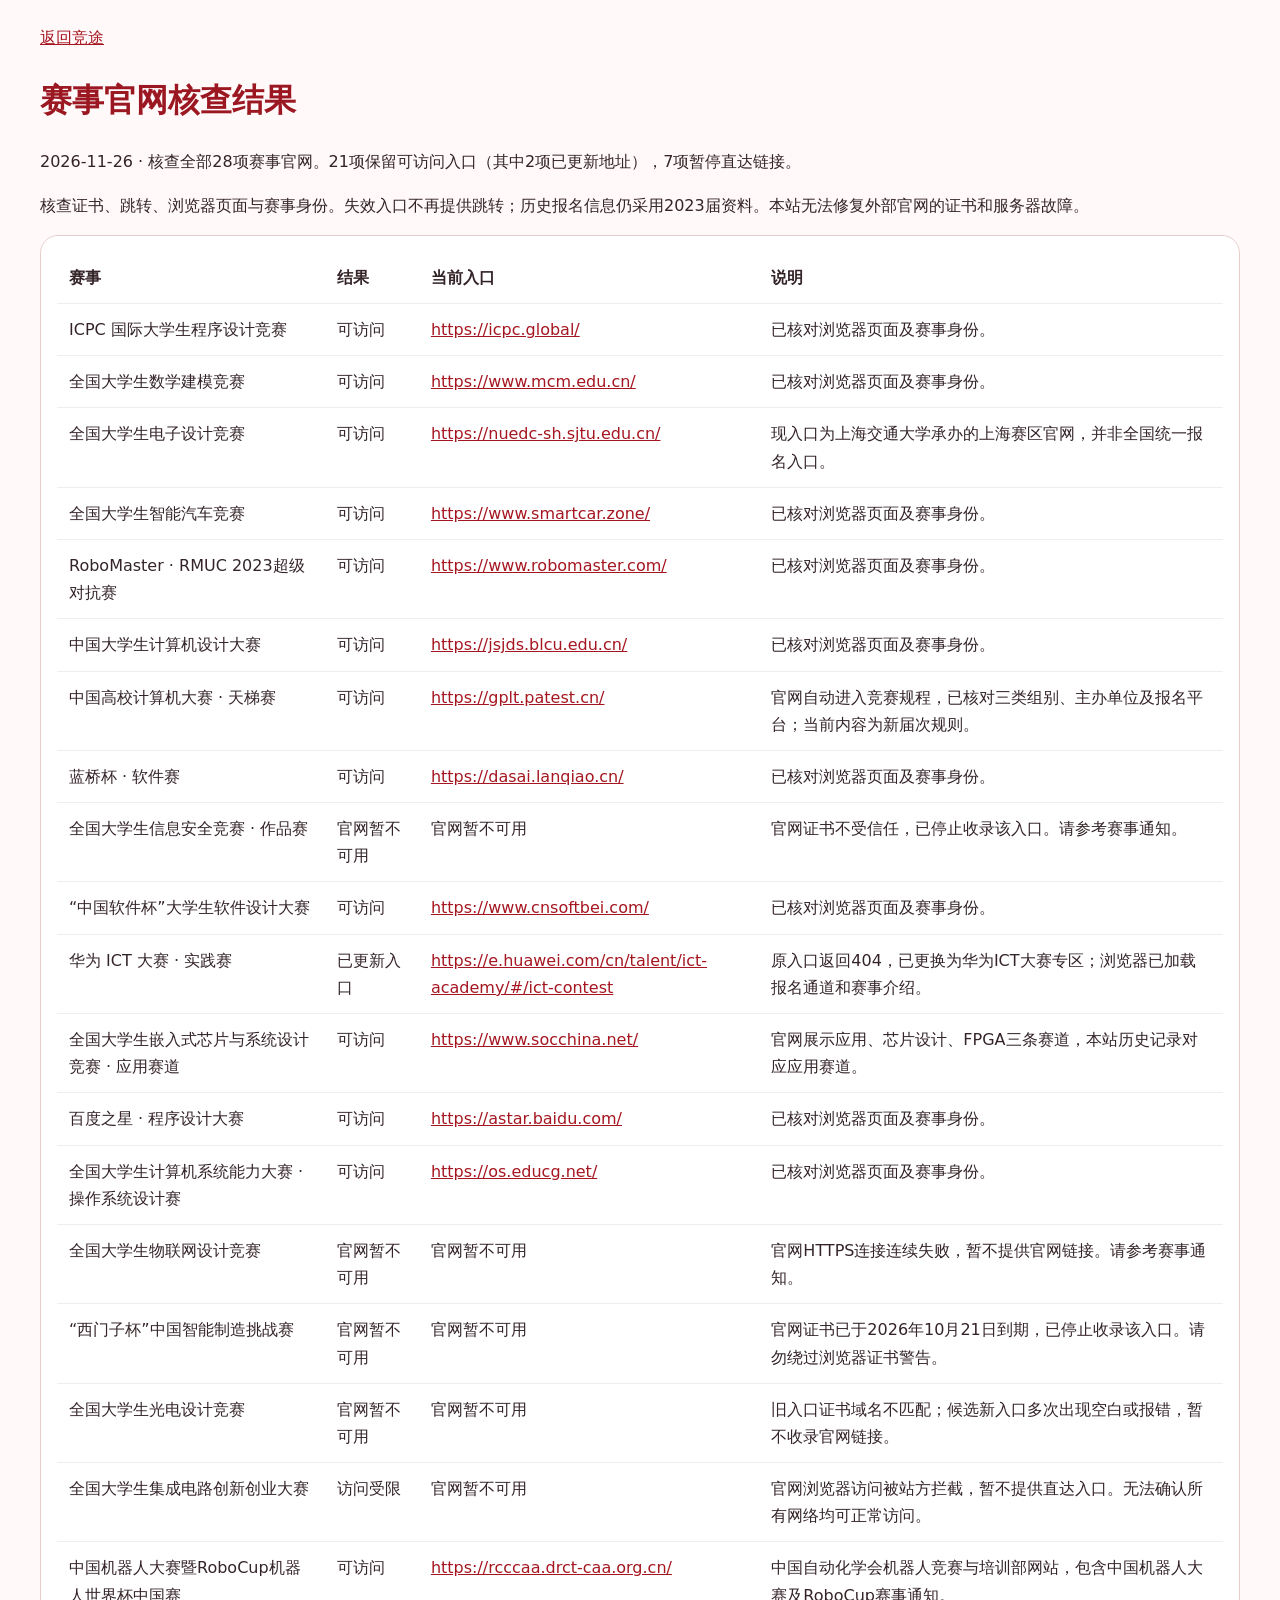
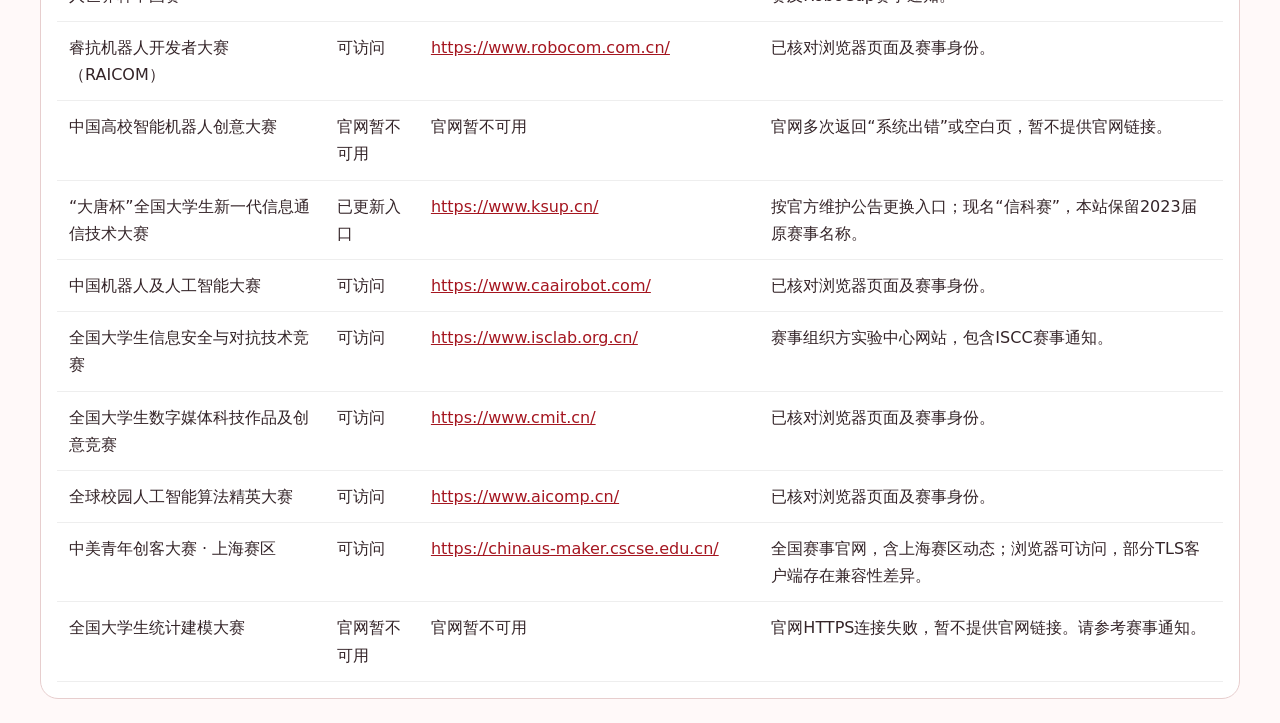
==== official-link-audit.html @ 07531f29 "Audit all 28 official contest sites and suppress unavailable links" ====
<!doctype html><html lang="zh-CN"><meta charset="utf-8"><meta name="viewport" content="width=device-width,initial-scale=1"><title>官网核查结果 · 竞途</title><style>body{font:16px/1.7 system-ui;margin:24px;background:#fff9f9;color:#342428}main{max-width:1200px;margin:auto}a{color:#a51620}section{overflow:auto;border:1px solid #e7cece;border-radius:18px;background:white;padding:16px}table{border-collapse:collapse;width:100%;min-width:780px}th,td{text-align:left;vertical-align:top;padding:12px;border-bottom:1px solid #eee}td{overflow-wrap:anywhere}h1{color:#9b1721}</style><main><a href="index.html">返回竞途</a><h1>赛事官网核查结果</h1><p>2026-11-26 · 核查全部28项赛事官网。21项保留可访问入口（其中2项已更新地址），7项暂停直达链接。</p><p>核查证书、跳转、浏览器页面与赛事身份。失效入口不再提供跳转；历史报名信息仍采用2023届资料。本站无法修复外部官网的证书和服务器故障。</p><section><table><thead><tr><th>赛事</th><th>结果</th><th>当前入口</th><th>说明</th></tr></thead><tbody><tr><td>ICPC 国际大学生程序设计竞赛</td><td>可访问</td><td><a href="https://icpc.global/" target="_blank" rel="noopener">https://icpc.global/</a></td><td>已核对浏览器页面及赛事身份。</td></tr><tr><td>全国大学生数学建模竞赛</td><td>可访问</td><td><a href="https://www.mcm.edu.cn/" target="_blank" rel="noopener">https://www.mcm.edu.cn/</a></td><td>已核对浏览器页面及赛事身份。</td></tr><tr><td>全国大学生电子设计竞赛</td><td>可访问</td><td><a href="https://nuedc-sh.sjtu.edu.cn/" target="_blank" rel="noopener">https://nuedc-sh.sjtu.edu.cn/</a></td><td>现入口为上海交通大学承办的上海赛区官网，并非全国统一报名入口。</td></tr><tr><td>全国大学生智能汽车竞赛</td><td>可访问</td><td><a href="https://www.smartcar.zone/" target="_blank" rel="noopener">https://www.smartcar.zone/</a></td><td>已核对浏览器页面及赛事身份。</td></tr><tr><td>RoboMaster · RMUC 2023超级对抗赛</td><td>可访问</td><td><a href="https://www.robomaster.com/" target="_blank" rel="noopener">https://www.robomaster.com/</a></td><td>已核对浏览器页面及赛事身份。</td></tr><tr><td>中国大学生计算机设计大赛</td><td>可访问</td><td><a href="https://jsjds.blcu.edu.cn/" target="_blank" rel="noopener">https://jsjds.blcu.edu.cn/</a></td><td>已核对浏览器页面及赛事身份。</td></tr><tr><td>中国高校计算机大赛 · 天梯赛</td><td>可访问</td><td><a href="https://gplt.patest.cn/" target="_blank" rel="noopener">https://gplt.patest.cn/</a></td><td>官网自动进入竞赛规程，已核对三类组别、主办单位及报名平台；当前内容为新届次规则。</td></tr><tr><td>蓝桥杯 · 软件赛</td><td>可访问</td><td><a href="https://dasai.lanqiao.cn/" target="_blank" rel="noopener">https://dasai.lanqiao.cn/</a></td><td>已核对浏览器页面及赛事身份。</td></tr><tr><td>全国大学生信息安全竞赛 · 作品赛</td><td>官网暂不可用</td><td>官网暂不可用</td><td>官网证书不受信任，已停止收录该入口。请参考赛事通知。</td></tr><tr><td>“中国软件杯”大学生软件设计大赛</td><td>可访问</td><td><a href="https://www.cnsoftbei.com/" target="_blank" rel="noopener">https://www.cnsoftbei.com/</a></td><td>已核对浏览器页面及赛事身份。</td></tr><tr><td>华为 ICT 大赛 · 实践赛</td><td>已更新入口</td><td><a href="https://e.huawei.com/cn/talent/ict-academy/#/ict-contest" target="_blank" rel="noopener">https://e.huawei.com/cn/talent/ict-academy/#/ict-contest</a></td><td>原入口返回404，已更换为华为ICT大赛专区；浏览器已加载报名通道和赛事介绍。</td></tr><tr><td>全国大学生嵌入式芯片与系统设计竞赛 · 应用赛道</td><td>可访问</td><td><a href="https://www.socchina.net/" target="_blank" rel="noopener">https://www.socchina.net/</a></td><td>官网展示应用、芯片设计、FPGA三条赛道，本站历史记录对应应用赛道。</td></tr><tr><td>百度之星 · 程序设计大赛</td><td>可访问</td><td><a href="https://astar.baidu.com/" target="_blank" rel="noopener">https://astar.baidu.com/</a></td><td>已核对浏览器页面及赛事身份。</td></tr><tr><td>全国大学生计算机系统能力大赛 · 操作系统设计赛</td><td>可访问</td><td><a href="https://os.educg.net/" target="_blank" rel="noopener">https://os.educg.net/</a></td><td>已核对浏览器页面及赛事身份。</td></tr><tr><td>全国大学生物联网设计竞赛</td><td>官网暂不可用</td><td>官网暂不可用</td><td>官网HTTPS连接连续失败，暂不提供官网链接。请参考赛事通知。</td></tr><tr><td>“西门子杯”中国智能制造挑战赛</td><td>官网暂不可用</td><td>官网暂不可用</td><td>官网证书已于2026年10月21日到期，已停止收录该入口。请勿绕过浏览器证书警告。</td></tr><tr><td>全国大学生光电设计竞赛</td><td>官网暂不可用</td><td>官网暂不可用</td><td>旧入口证书域名不匹配；候选新入口多次出现空白或报错，暂不收录官网链接。</td></tr><tr><td>全国大学生集成电路创新创业大赛</td><td>访问受限</td><td>官网暂不可用</td><td>官网浏览器访问被站方拦截，暂不提供直达入口。无法确认所有网络均可正常访问。</td></tr><tr><td>中国机器人大赛暨RoboCup机器人世界杯中国赛</td><td>可访问</td><td><a href="https://rcccaa.drct-caa.org.cn/" target="_blank" rel="noopener">https://rcccaa.drct-caa.org.cn/</a></td><td>中国自动化学会机器人竞赛与培训部网站，包含中国机器人大赛及RoboCup赛事通知。</td></tr><tr><td>睿抗机器人开发者大赛（RAICOM）</td><td>可访问</td><td><a href="https://www.robocom.com.cn/" target="_blank" rel="noopener">https://www.robocom.com.cn/</a></td><td>已核对浏览器页面及赛事身份。</td></tr><tr><td>中国高校智能机器人创意大赛</td><td>官网暂不可用</td><td>官网暂不可用</td><td>官网多次返回“系统出错”或空白页，暂不提供官网链接。</td></tr><tr><td>“大唐杯”全国大学生新一代信息通信技术大赛</td><td>已更新入口</td><td><a href="https://www.ksup.cn/" target="_blank" rel="noopener">https://www.ksup.cn/</a></td><td>按官方维护公告更换入口；现名“信科赛”，本站保留2023届原赛事名称。</td></tr><tr><td>中国机器人及人工智能大赛</td><td>可访问</td><td><a href="https://www.caairobot.com/" target="_blank" rel="noopener">https://www.caairobot.com/</a></td><td>已核对浏览器页面及赛事身份。</td></tr><tr><td>全国大学生信息安全与对抗技术竞赛</td><td>可访问</td><td><a href="https://www.isclab.org.cn/" target="_blank" rel="noopener">https://www.isclab.org.cn/</a></td><td>赛事组织方实验中心网站，包含ISCC赛事通知。</td></tr><tr><td>全国大学生数字媒体科技作品及创意竞赛</td><td>可访问</td><td><a href="https://www.cmit.cn/" target="_blank" rel="noopener">https://www.cmit.cn/</a></td><td>已核对浏览器页面及赛事身份。</td></tr><tr><td>全球校园人工智能算法精英大赛</td><td>可访问</td><td><a href="https://www.aicomp.cn/" target="_blank" rel="noopener">https://www.aicomp.cn/</a></td><td>已核对浏览器页面及赛事身份。</td></tr><tr><td>中美青年创客大赛 · 上海赛区</td><td>可访问</td><td><a href="https://chinaus-maker.cscse.edu.cn/" target="_blank" rel="noopener">https://chinaus-maker.cscse.edu.cn/</a></td><td>全国赛事官网，含上海赛区动态；浏览器可访问，部分TLS客户端存在兼容性差异。</td></tr><tr><td>全国大学生统计建模大赛</td><td>官网暂不可用</td><td>官网暂不可用</td><td>官网HTTPS连接失败，暂不提供官网链接。请参考赛事通知。</td></tr></tbody></table></section></main></html>
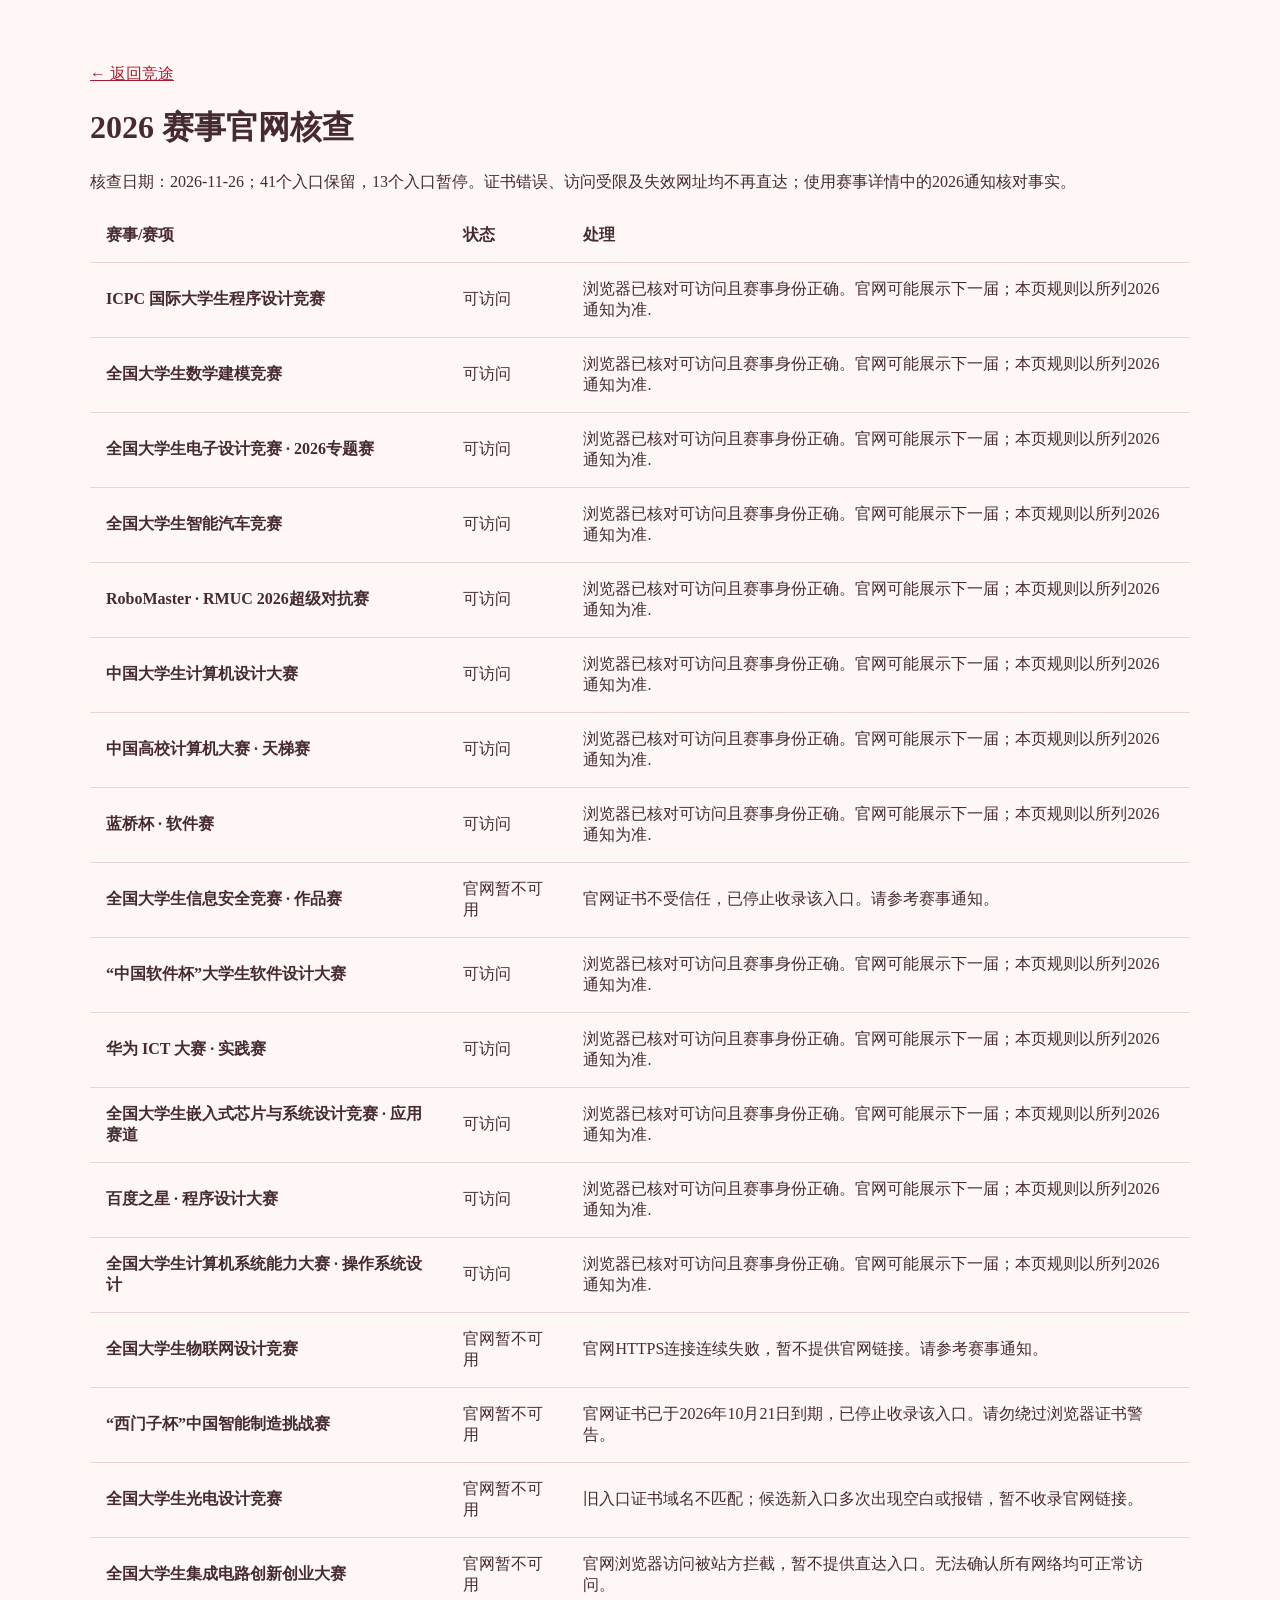
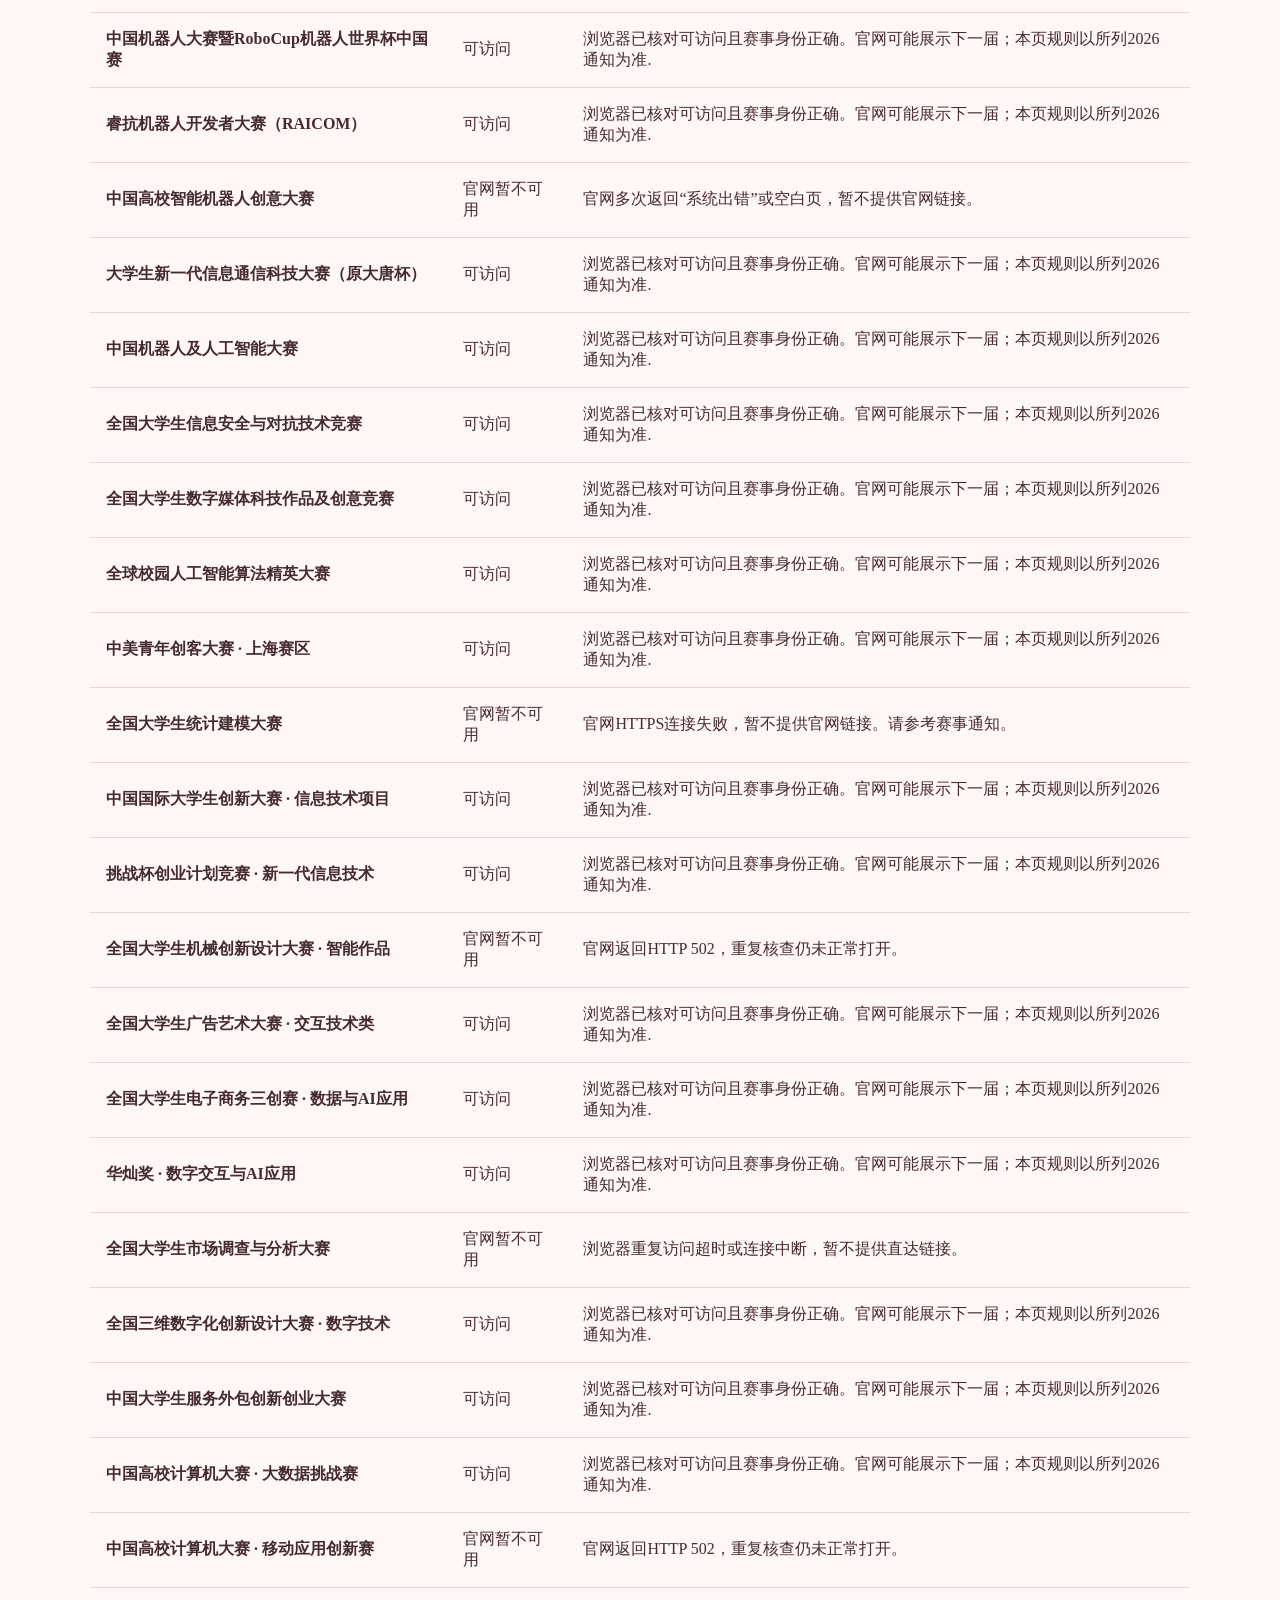
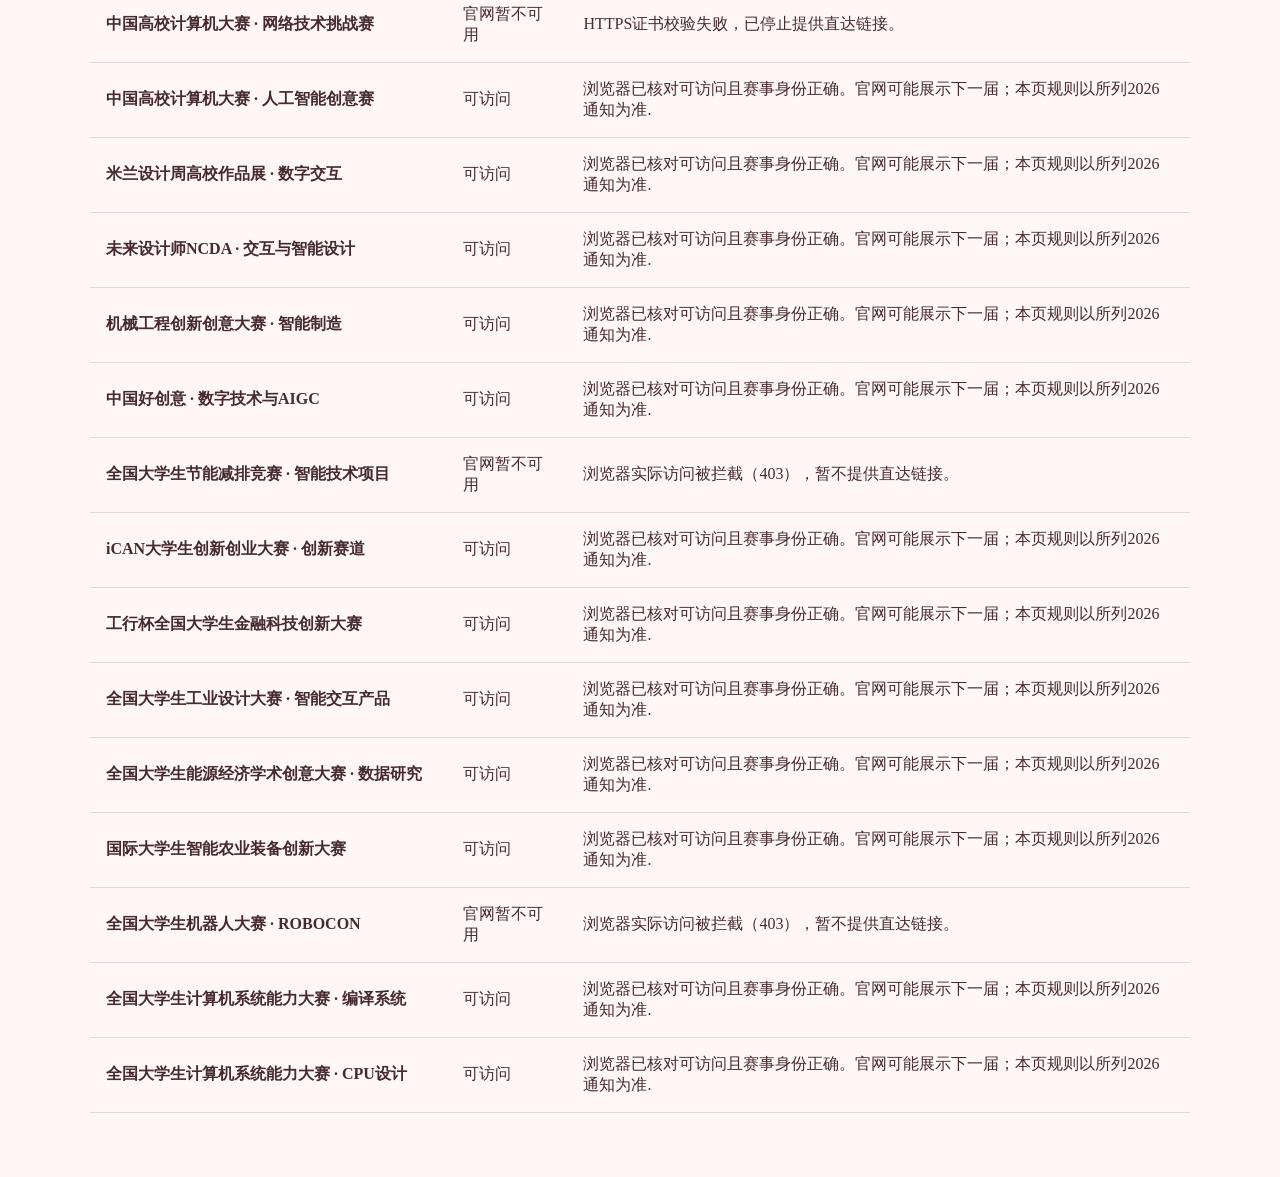
==== commit fdf606ca: "Refresh Jingtu with verified 2026 competition editions and disable unavailable official links" ====
--- a/official-link-audit.html
+++ b/official-link-audit.html
@@ -1 +1 @@
-<!doctype html><html lang="zh-CN"><meta charset="utf-8"><meta name="viewport" content="width=device-width,initial-scale=1"><title>官网核查结果 · 竞途</title><style>body{font:16px/1.7 system-ui;margin:24px;background:#fff9f9;color:#342428}main{max-width:1200px;margin:auto}a{color:#a51620}section{overflow:auto;border:1px solid #e7cece;border-radius:18px;background:white;padding:16px}table{border-collapse:collapse;width:100%;min-width:780px}th,td{text-align:left;vertical-align:top;padding:12px;border-bottom:1px solid #eee}td{overflow-wrap:anywhere}h1{color:#9b1721}</style><main><a href="index.html">返回竞途</a><h1>赛事官网核查结果</h1><p>2026-11-26 · 核查全部28项赛事官网。21项保留可访问入口（其中2项已更新地址），7项暂停直达链接。</p><p>核查证书、跳转、浏览器页面与赛事身份。失效入口不再提供跳转；历史报名信息仍采用2023届资料。本站无法修复外部官网的证书和服务器故障。</p><section><table><thead><tr><th>赛事</th><th>结果</th><th>当前入口</th><th>说明</th></tr></thead><tbody><tr><td>ICPC 国际大学生程序设计竞赛</td><td>可访问</td><td><a href="https://icpc.global/" target="_blank" rel="noopener">https://icpc.global/</a></td><td>已核对浏览器页面及赛事身份。</td></tr><tr><td>全国大学生数学建模竞赛</td><td>可访问</td><td><a href="https://www.mcm.edu.cn/" target="_blank" rel="noopener">https://www.mcm.edu.cn/</a></td><td>已核对浏览器页面及赛事身份。</td></tr><tr><td>全国大学生电子设计竞赛</td><td>可访问</td><td><a href="https://nuedc-sh.sjtu.edu.cn/" target="_blank" rel="noopener">https://nuedc-sh.sjtu.edu.cn/</a></td><td>现入口为上海交通大学承办的上海赛区官网，并非全国统一报名入口。</td></tr><tr><td>全国大学生智能汽车竞赛</td><td>可访问</td><td><a href="https://www.smartcar.zone/" target="_blank" rel="noopener">https://www.smartcar.zone/</a></td><td>已核对浏览器页面及赛事身份。</td></tr><tr><td>RoboMaster · RMUC 2023超级对抗赛</td><td>可访问</td><td><a href="https://www.robomaster.com/" target="_blank" rel="noopener">https://www.robomaster.com/</a></td><td>已核对浏览器页面及赛事身份。</td></tr><tr><td>中国大学生计算机设计大赛</td><td>可访问</td><td><a href="https://jsjds.blcu.edu.cn/" target="_blank" rel="noopener">https://jsjds.blcu.edu.cn/</a></td><td>已核对浏览器页面及赛事身份。</td></tr><tr><td>中国高校计算机大赛 · 天梯赛</td><td>可访问</td><td><a href="https://gplt.patest.cn/" target="_blank" rel="noopener">https://gplt.patest.cn/</a></td><td>官网自动进入竞赛规程，已核对三类组别、主办单位及报名平台；当前内容为新届次规则。</td></tr><tr><td>蓝桥杯 · 软件赛</td><td>可访问</td><td><a href="https://dasai.lanqiao.cn/" target="_blank" rel="noopener">https://dasai.lanqiao.cn/</a></td><td>已核对浏览器页面及赛事身份。</td></tr><tr><td>全国大学生信息安全竞赛 · 作品赛</td><td>官网暂不可用</td><td>官网暂不可用</td><td>官网证书不受信任，已停止收录该入口。请参考赛事通知。</td></tr><tr><td>“中国软件杯”大学生软件设计大赛</td><td>可访问</td><td><a href="https://www.cnsoftbei.com/" target="_blank" rel="noopener">https://www.cnsoftbei.com/</a></td><td>已核对浏览器页面及赛事身份。</td></tr><tr><td>华为 ICT 大赛 · 实践赛</td><td>已更新入口</td><td><a href="https://e.huawei.com/cn/talent/ict-academy/#/ict-contest" target="_blank" rel="noopener">https://e.huawei.com/cn/talent/ict-academy/#/ict-contest</a></td><td>原入口返回404，已更换为华为ICT大赛专区；浏览器已加载报名通道和赛事介绍。</td></tr><tr><td>全国大学生嵌入式芯片与系统设计竞赛 · 应用赛道</td><td>可访问</td><td><a href="https://www.socchina.net/" target="_blank" rel="noopener">https://www.socchina.net/</a></td><td>官网展示应用、芯片设计、FPGA三条赛道，本站历史记录对应应用赛道。</td></tr><tr><td>百度之星 · 程序设计大赛</td><td>可访问</td><td><a href="https://astar.baidu.com/" target="_blank" rel="noopener">https://astar.baidu.com/</a></td><td>已核对浏览器页面及赛事身份。</td></tr><tr><td>全国大学生计算机系统能力大赛 · 操作系统设计赛</td><td>可访问</td><td><a href="https://os.educg.net/" target="_blank" rel="noopener">https://os.educg.net/</a></td><td>已核对浏览器页面及赛事身份。</td></tr><tr><td>全国大学生物联网设计竞赛</td><td>官网暂不可用</td><td>官网暂不可用</td><td>官网HTTPS连接连续失败，暂不提供官网链接。请参考赛事通知。</td></tr><tr><td>“西门子杯”中国智能制造挑战赛</td><td>官网暂不可用</td><td>官网暂不可用</td><td>官网证书已于2026年10月21日到期，已停止收录该入口。请勿绕过浏览器证书警告。</td></tr><tr><td>全国大学生光电设计竞赛</td><td>官网暂不可用</td><td>官网暂不可用</td><td>旧入口证书域名不匹配；候选新入口多次出现空白或报错，暂不收录官网链接。</td></tr><tr><td>全国大学生集成电路创新创业大赛</td><td>访问受限</td><td>官网暂不可用</td><td>官网浏览器访问被站方拦截，暂不提供直达入口。无法确认所有网络均可正常访问。</td></tr><tr><td>中国机器人大赛暨RoboCup机器人世界杯中国赛</td><td>可访问</td><td><a href="https://rcccaa.drct-caa.org.cn/" target="_blank" rel="noopener">https://rcccaa.drct-caa.org.cn/</a></td><td>中国自动化学会机器人竞赛与培训部网站，包含中国机器人大赛及RoboCup赛事通知。</td></tr><tr><td>睿抗机器人开发者大赛（RAICOM）</td><td>可访问</td><td><a href="https://www.robocom.com.cn/" target="_blank" rel="noopener">https://www.robocom.com.cn/</a></td><td>已核对浏览器页面及赛事身份。</td></tr><tr><td>中国高校智能机器人创意大赛</td><td>官网暂不可用</td><td>官网暂不可用</td><td>官网多次返回“系统出错”或空白页，暂不提供官网链接。</td></tr><tr><td>“大唐杯”全国大学生新一代信息通信技术大赛</td><td>已更新入口</td><td><a href="https://www.ksup.cn/" target="_blank" rel="noopener">https://www.ksup.cn/</a></td><td>按官方维护公告更换入口；现名“信科赛”，本站保留2023届原赛事名称。</td></tr><tr><td>中国机器人及人工智能大赛</td><td>可访问</td><td><a href="https://www.caairobot.com/" target="_blank" rel="noopener">https://www.caairobot.com/</a></td><td>已核对浏览器页面及赛事身份。</td></tr><tr><td>全国大学生信息安全与对抗技术竞赛</td><td>可访问</td><td><a href="https://www.isclab.org.cn/" target="_blank" rel="noopener">https://www.isclab.org.cn/</a></td><td>赛事组织方实验中心网站，包含ISCC赛事通知。</td></tr><tr><td>全国大学生数字媒体科技作品及创意竞赛</td><td>可访问</td><td><a href="https://www.cmit.cn/" target="_blank" rel="noopener">https://www.cmit.cn/</a></td><td>已核对浏览器页面及赛事身份。</td></tr><tr><td>全球校园人工智能算法精英大赛</td><td>可访问</td><td><a href="https://www.aicomp.cn/" target="_blank" rel="noopener">https://www.aicomp.cn/</a></td><td>已核对浏览器页面及赛事身份。</td></tr><tr><td>中美青年创客大赛 · 上海赛区</td><td>可访问</td><td><a href="https://chinaus-maker.cscse.edu.cn/" target="_blank" rel="noopener">https://chinaus-maker.cscse.edu.cn/</a></td><td>全国赛事官网，含上海赛区动态；浏览器可访问，部分TLS客户端存在兼容性差异。</td></tr><tr><td>全国大学生统计建模大赛</td><td>官网暂不可用</td><td>官网暂不可用</td><td>官网HTTPS连接失败，暂不提供官网链接。请参考赛事通知。</td></tr></tbody></table></section></main></html>+<!doctype html><html lang="zh-CN"><meta charset="utf-8"><meta name="viewport" content="width=device-width,initial-scale=1"><title>竞途 · 2026官网核查</title><style>body{font-family:serif;background:#fff7f5;color:#452a30;max-width:1100px;margin:3rem auto;padding:1rem}table{border-collapse:collapse;width:100%}th,td{padding:1rem;border-bottom:1px solid #ead5d5;text-align:left}a{color:#a51e31}</style><a href="index.html">← 返回竞途</a><h1>2026 赛事官网核查</h1><p>核查日期：2026-11-26；41个入口保留，13个入口暂停。证书错误、访问受限及失效网址均不再直达；使用赛事详情中的2026通知核对事实。</p><table><tr><th>赛事/赛项</th><th>状态</th><th>处理</th></tr><tr><th>ICPC 国际大学生程序设计竞赛</th><td>可访问</td><td>浏览器已核对可访问且赛事身份正确。官网可能展示下一届；本页规则以所列2026通知为准.</td></tr><tr><th>全国大学生数学建模竞赛</th><td>可访问</td><td>浏览器已核对可访问且赛事身份正确。官网可能展示下一届；本页规则以所列2026通知为准.</td></tr><tr><th>全国大学生电子设计竞赛 · 2026专题赛</th><td>可访问</td><td>浏览器已核对可访问且赛事身份正确。官网可能展示下一届；本页规则以所列2026通知为准.</td></tr><tr><th>全国大学生智能汽车竞赛</th><td>可访问</td><td>浏览器已核对可访问且赛事身份正确。官网可能展示下一届；本页规则以所列2026通知为准.</td></tr><tr><th>RoboMaster · RMUC 2026超级对抗赛</th><td>可访问</td><td>浏览器已核对可访问且赛事身份正确。官网可能展示下一届；本页规则以所列2026通知为准.</td></tr><tr><th>中国大学生计算机设计大赛</th><td>可访问</td><td>浏览器已核对可访问且赛事身份正确。官网可能展示下一届；本页规则以所列2026通知为准.</td></tr><tr><th>中国高校计算机大赛 · 天梯赛</th><td>可访问</td><td>浏览器已核对可访问且赛事身份正确。官网可能展示下一届；本页规则以所列2026通知为准.</td></tr><tr><th>蓝桥杯 · 软件赛</th><td>可访问</td><td>浏览器已核对可访问且赛事身份正确。官网可能展示下一届；本页规则以所列2026通知为准.</td></tr><tr><th>全国大学生信息安全竞赛 · 作品赛</th><td>官网暂不可用</td><td>官网证书不受信任，已停止收录该入口。请参考赛事通知。</td></tr><tr><th>“中国软件杯”大学生软件设计大赛</th><td>可访问</td><td>浏览器已核对可访问且赛事身份正确。官网可能展示下一届；本页规则以所列2026通知为准.</td></tr><tr><th>华为 ICT 大赛 · 实践赛</th><td>可访问</td><td>浏览器已核对可访问且赛事身份正确。官网可能展示下一届；本页规则以所列2026通知为准.</td></tr><tr><th>全国大学生嵌入式芯片与系统设计竞赛 · 应用赛道</th><td>可访问</td><td>浏览器已核对可访问且赛事身份正确。官网可能展示下一届；本页规则以所列2026通知为准.</td></tr><tr><th>百度之星 · 程序设计大赛</th><td>可访问</td><td>浏览器已核对可访问且赛事身份正确。官网可能展示下一届；本页规则以所列2026通知为准.</td></tr><tr><th>全国大学生计算机系统能力大赛 · 操作系统设计</th><td>可访问</td><td>浏览器已核对可访问且赛事身份正确。官网可能展示下一届；本页规则以所列2026通知为准.</td></tr><tr><th>全国大学生物联网设计竞赛</th><td>官网暂不可用</td><td>官网HTTPS连接连续失败，暂不提供官网链接。请参考赛事通知。</td></tr><tr><th>“西门子杯”中国智能制造挑战赛</th><td>官网暂不可用</td><td>官网证书已于2026年10月21日到期，已停止收录该入口。请勿绕过浏览器证书警告。</td></tr><tr><th>全国大学生光电设计竞赛</th><td>官网暂不可用</td><td>旧入口证书域名不匹配；候选新入口多次出现空白或报错，暂不收录官网链接。</td></tr><tr><th>全国大学生集成电路创新创业大赛</th><td>官网暂不可用</td><td>官网浏览器访问被站方拦截，暂不提供直达入口。无法确认所有网络均可正常访问。</td></tr><tr><th>中国机器人大赛暨RoboCup机器人世界杯中国赛</th><td>可访问</td><td>浏览器已核对可访问且赛事身份正确。官网可能展示下一届；本页规则以所列2026通知为准.</td></tr><tr><th>睿抗机器人开发者大赛（RAICOM）</th><td>可访问</td><td>浏览器已核对可访问且赛事身份正确。官网可能展示下一届；本页规则以所列2026通知为准.</td></tr><tr><th>中国高校智能机器人创意大赛</th><td>官网暂不可用</td><td>官网多次返回“系统出错”或空白页，暂不提供官网链接。</td></tr><tr><th>大学生新一代信息通信科技大赛（原大唐杯）</th><td>可访问</td><td>浏览器已核对可访问且赛事身份正确。官网可能展示下一届；本页规则以所列2026通知为准.</td></tr><tr><th>中国机器人及人工智能大赛</th><td>可访问</td><td>浏览器已核对可访问且赛事身份正确。官网可能展示下一届；本页规则以所列2026通知为准.</td></tr><tr><th>全国大学生信息安全与对抗技术竞赛</th><td>可访问</td><td>浏览器已核对可访问且赛事身份正确。官网可能展示下一届；本页规则以所列2026通知为准.</td></tr><tr><th>全国大学生数字媒体科技作品及创意竞赛</th><td>可访问</td><td>浏览器已核对可访问且赛事身份正确。官网可能展示下一届；本页规则以所列2026通知为准.</td></tr><tr><th>全球校园人工智能算法精英大赛</th><td>可访问</td><td>浏览器已核对可访问且赛事身份正确。官网可能展示下一届；本页规则以所列2026通知为准.</td></tr><tr><th>中美青年创客大赛 · 上海赛区</th><td>可访问</td><td>浏览器已核对可访问且赛事身份正确。官网可能展示下一届；本页规则以所列2026通知为准.</td></tr><tr><th>全国大学生统计建模大赛</th><td>官网暂不可用</td><td>官网HTTPS连接失败，暂不提供官网链接。请参考赛事通知。</td></tr><tr><th>中国国际大学生创新大赛 · 信息技术项目</th><td>可访问</td><td>浏览器已核对可访问且赛事身份正确。官网可能展示下一届；本页规则以所列2026通知为准.</td></tr><tr><th>挑战杯创业计划竞赛 · 新一代信息技术</th><td>可访问</td><td>浏览器已核对可访问且赛事身份正确。官网可能展示下一届；本页规则以所列2026通知为准.</td></tr><tr><th>全国大学生机械创新设计大赛 · 智能作品</th><td>官网暂不可用</td><td>官网返回HTTP 502，重复核查仍未正常打开。</td></tr><tr><th>全国大学生广告艺术大赛 · 交互技术类</th><td>可访问</td><td>浏览器已核对可访问且赛事身份正确。官网可能展示下一届；本页规则以所列2026通知为准.</td></tr><tr><th>全国大学生电子商务三创赛 · 数据与AI应用</th><td>可访问</td><td>浏览器已核对可访问且赛事身份正确。官网可能展示下一届；本页规则以所列2026通知为准.</td></tr><tr><th>华灿奖 · 数字交互与AI应用</th><td>可访问</td><td>浏览器已核对可访问且赛事身份正确。官网可能展示下一届；本页规则以所列2026通知为准.</td></tr><tr><th>全国大学生市场调查与分析大赛</th><td>官网暂不可用</td><td>浏览器重复访问超时或连接中断，暂不提供直达链接。</td></tr><tr><th>全国三维数字化创新设计大赛 · 数字技术</th><td>可访问</td><td>浏览器已核对可访问且赛事身份正确。官网可能展示下一届；本页规则以所列2026通知为准.</td></tr><tr><th>中国大学生服务外包创新创业大赛</th><td>可访问</td><td>浏览器已核对可访问且赛事身份正确。官网可能展示下一届；本页规则以所列2026通知为准.</td></tr><tr><th>中国高校计算机大赛 · 大数据挑战赛</th><td>可访问</td><td>浏览器已核对可访问且赛事身份正确。官网可能展示下一届；本页规则以所列2026通知为准.</td></tr><tr><th>中国高校计算机大赛 · 移动应用创新赛</th><td>官网暂不可用</td><td>官网返回HTTP 502，重复核查仍未正常打开。</td></tr><tr><th>中国高校计算机大赛 · 网络技术挑战赛</th><td>官网暂不可用</td><td>HTTPS证书校验失败，已停止提供直达链接。</td></tr><tr><th>中国高校计算机大赛 · 人工智能创意赛</th><td>可访问</td><td>浏览器已核对可访问且赛事身份正确。官网可能展示下一届；本页规则以所列2026通知为准.</td></tr><tr><th>米兰设计周高校作品展 · 数字交互</th><td>可访问</td><td>浏览器已核对可访问且赛事身份正确。官网可能展示下一届；本页规则以所列2026通知为准.</td></tr><tr><th>未来设计师NCDA · 交互与智能设计</th><td>可访问</td><td>浏览器已核对可访问且赛事身份正确。官网可能展示下一届；本页规则以所列2026通知为准.</td></tr><tr><th>机械工程创新创意大赛 · 智能制造</th><td>可访问</td><td>浏览器已核对可访问且赛事身份正确。官网可能展示下一届；本页规则以所列2026通知为准.</td></tr><tr><th>中国好创意 · 数字技术与AIGC</th><td>可访问</td><td>浏览器已核对可访问且赛事身份正确。官网可能展示下一届；本页规则以所列2026通知为准.</td></tr><tr><th>全国大学生节能减排竞赛 · 智能技术项目</th><td>官网暂不可用</td><td>浏览器实际访问被拦截（403），暂不提供直达链接。</td></tr><tr><th>iCAN大学生创新创业大赛 · 创新赛道</th><td>可访问</td><td>浏览器已核对可访问且赛事身份正确。官网可能展示下一届；本页规则以所列2026通知为准.</td></tr><tr><th>工行杯全国大学生金融科技创新大赛</th><td>可访问</td><td>浏览器已核对可访问且赛事身份正确。官网可能展示下一届；本页规则以所列2026通知为准.</td></tr><tr><th>全国大学生工业设计大赛 · 智能交互产品</th><td>可访问</td><td>浏览器已核对可访问且赛事身份正确。官网可能展示下一届；本页规则以所列2026通知为准.</td></tr><tr><th>全国大学生能源经济学术创意大赛 · 数据研究</th><td>可访问</td><td>浏览器已核对可访问且赛事身份正确。官网可能展示下一届；本页规则以所列2026通知为准.</td></tr><tr><th>国际大学生智能农业装备创新大赛</th><td>可访问</td><td>浏览器已核对可访问且赛事身份正确。官网可能展示下一届；本页规则以所列2026通知为准.</td></tr><tr><th>全国大学生机器人大赛 · ROBOCON</th><td>官网暂不可用</td><td>浏览器实际访问被拦截（403），暂不提供直达链接。</td></tr><tr><th>全国大学生计算机系统能力大赛 · 编译系统</th><td>可访问</td><td>浏览器已核对可访问且赛事身份正确。官网可能展示下一届；本页规则以所列2026通知为准.</td></tr><tr><th>全国大学生计算机系统能力大赛 · CPU设计</th><td>可访问</td><td>浏览器已核对可访问且赛事身份正确。官网可能展示下一届；本页规则以所列2026通知为准.</td></tr></table></html>
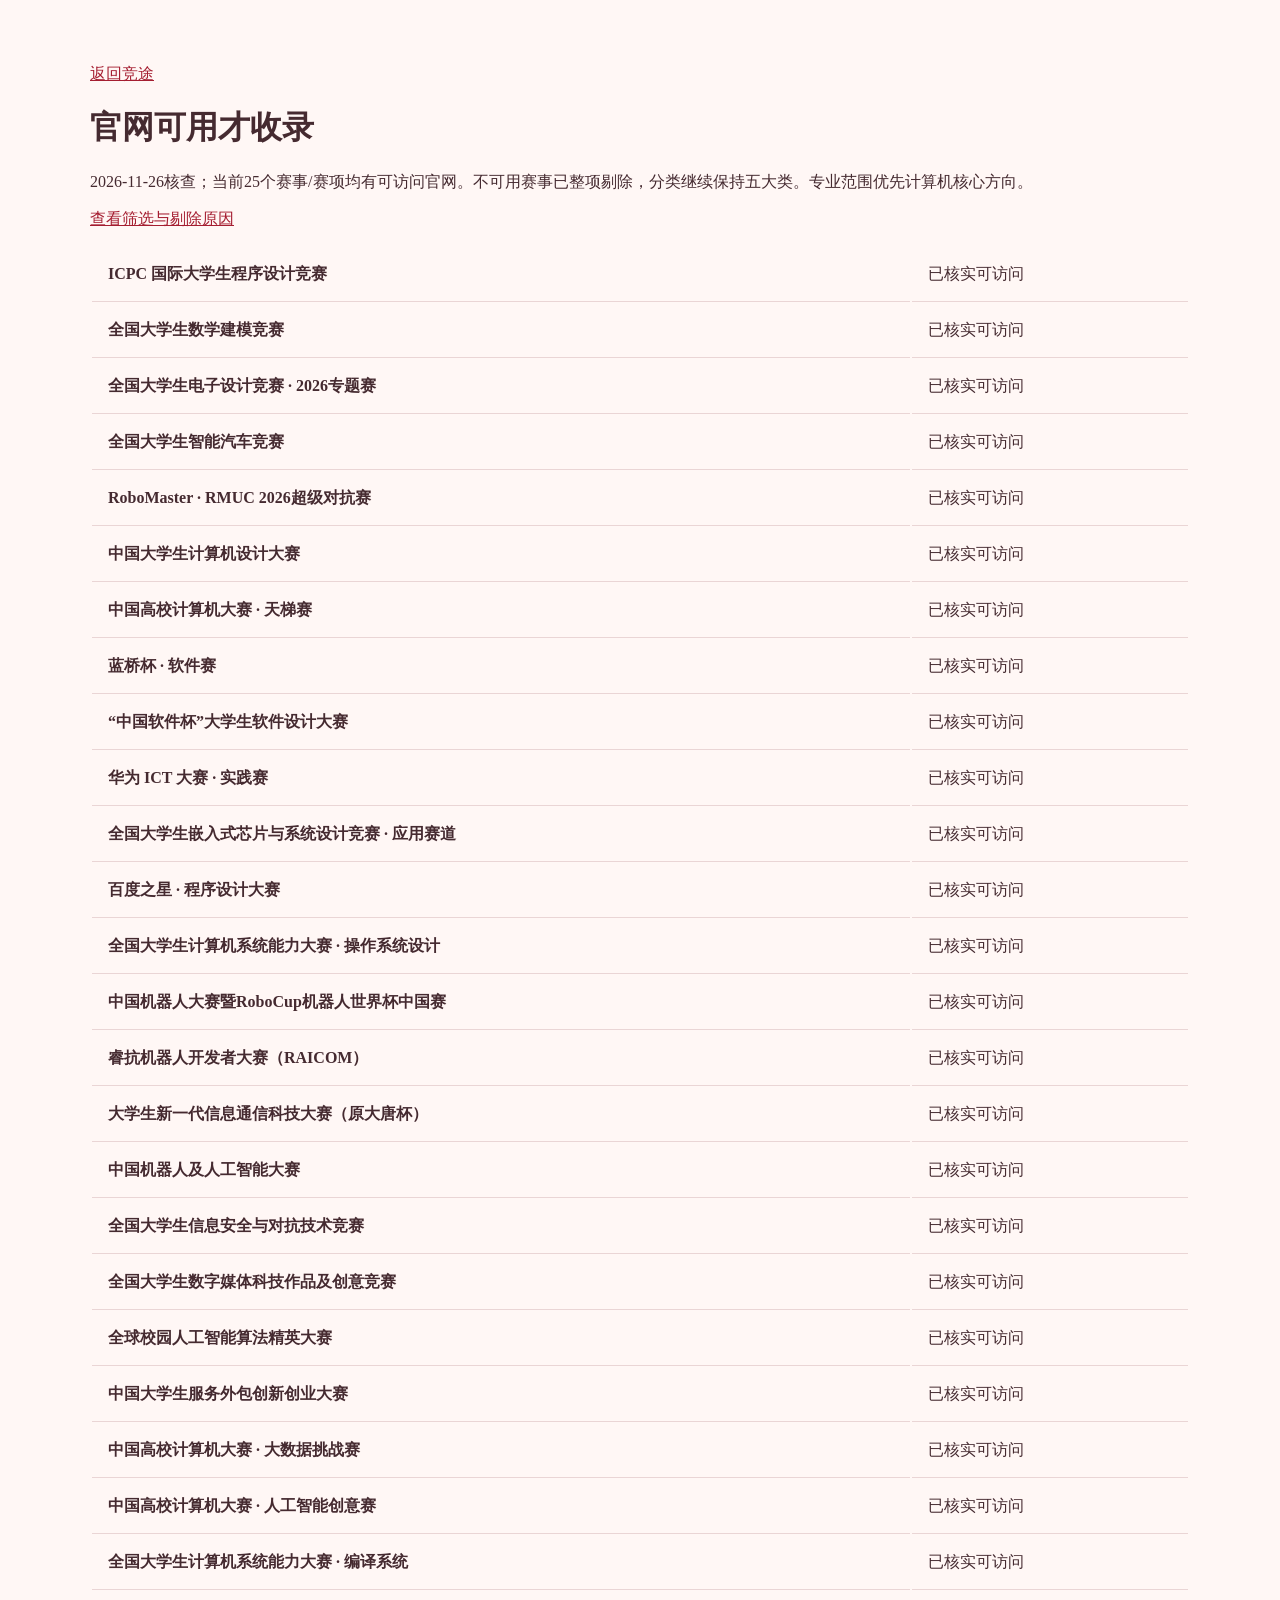
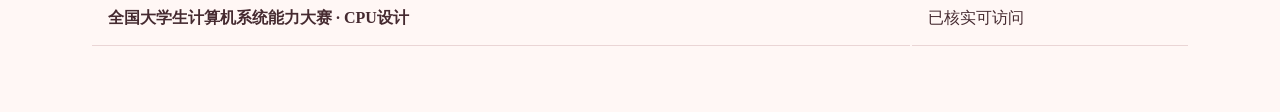
==== commit 480326f2: "Focus on CS competitions, exclude unavailable sites, and add brief introductions" ====
--- a/official-link-audit.html
+++ b/official-link-audit.html
@@ -1 +1 @@
-<!doctype html><html lang="zh-CN"><meta charset="utf-8"><meta name="viewport" content="width=device-width,initial-scale=1"><title>竞途 · 2026官网核查</title><style>body{font-family:serif;background:#fff7f5;color:#452a30;max-width:1100px;margin:3rem auto;padding:1rem}table{border-collapse:collapse;width:100%}th,td{padding:1rem;border-bottom:1px solid #ead5d5;text-align:left}a{color:#a51e31}</style><a href="index.html">← 返回竞途</a><h1>2026 赛事官网核查</h1><p>核查日期：2026-11-26；41个入口保留，13个入口暂停。证书错误、访问受限及失效网址均不再直达；使用赛事详情中的2026通知核对事实。</p><table><tr><th>赛事/赛项</th><th>状态</th><th>处理</th></tr><tr><th>ICPC 国际大学生程序设计竞赛</th><td>可访问</td><td>浏览器已核对可访问且赛事身份正确。官网可能展示下一届；本页规则以所列2026通知为准.</td></tr><tr><th>全国大学生数学建模竞赛</th><td>可访问</td><td>浏览器已核对可访问且赛事身份正确。官网可能展示下一届；本页规则以所列2026通知为准.</td></tr><tr><th>全国大学生电子设计竞赛 · 2026专题赛</th><td>可访问</td><td>浏览器已核对可访问且赛事身份正确。官网可能展示下一届；本页规则以所列2026通知为准.</td></tr><tr><th>全国大学生智能汽车竞赛</th><td>可访问</td><td>浏览器已核对可访问且赛事身份正确。官网可能展示下一届；本页规则以所列2026通知为准.</td></tr><tr><th>RoboMaster · RMUC 2026超级对抗赛</th><td>可访问</td><td>浏览器已核对可访问且赛事身份正确。官网可能展示下一届；本页规则以所列2026通知为准.</td></tr><tr><th>中国大学生计算机设计大赛</th><td>可访问</td><td>浏览器已核对可访问且赛事身份正确。官网可能展示下一届；本页规则以所列2026通知为准.</td></tr><tr><th>中国高校计算机大赛 · 天梯赛</th><td>可访问</td><td>浏览器已核对可访问且赛事身份正确。官网可能展示下一届；本页规则以所列2026通知为准.</td></tr><tr><th>蓝桥杯 · 软件赛</th><td>可访问</td><td>浏览器已核对可访问且赛事身份正确。官网可能展示下一届；本页规则以所列2026通知为准.</td></tr><tr><th>全国大学生信息安全竞赛 · 作品赛</th><td>官网暂不可用</td><td>官网证书不受信任，已停止收录该入口。请参考赛事通知。</td></tr><tr><th>“中国软件杯”大学生软件设计大赛</th><td>可访问</td><td>浏览器已核对可访问且赛事身份正确。官网可能展示下一届；本页规则以所列2026通知为准.</td></tr><tr><th>华为 ICT 大赛 · 实践赛</th><td>可访问</td><td>浏览器已核对可访问且赛事身份正确。官网可能展示下一届；本页规则以所列2026通知为准.</td></tr><tr><th>全国大学生嵌入式芯片与系统设计竞赛 · 应用赛道</th><td>可访问</td><td>浏览器已核对可访问且赛事身份正确。官网可能展示下一届；本页规则以所列2026通知为准.</td></tr><tr><th>百度之星 · 程序设计大赛</th><td>可访问</td><td>浏览器已核对可访问且赛事身份正确。官网可能展示下一届；本页规则以所列2026通知为准.</td></tr><tr><th>全国大学生计算机系统能力大赛 · 操作系统设计</th><td>可访问</td><td>浏览器已核对可访问且赛事身份正确。官网可能展示下一届；本页规则以所列2026通知为准.</td></tr><tr><th>全国大学生物联网设计竞赛</th><td>官网暂不可用</td><td>官网HTTPS连接连续失败，暂不提供官网链接。请参考赛事通知。</td></tr><tr><th>“西门子杯”中国智能制造挑战赛</th><td>官网暂不可用</td><td>官网证书已于2026年10月21日到期，已停止收录该入口。请勿绕过浏览器证书警告。</td></tr><tr><th>全国大学生光电设计竞赛</th><td>官网暂不可用</td><td>旧入口证书域名不匹配；候选新入口多次出现空白或报错，暂不收录官网链接。</td></tr><tr><th>全国大学生集成电路创新创业大赛</th><td>官网暂不可用</td><td>官网浏览器访问被站方拦截，暂不提供直达入口。无法确认所有网络均可正常访问。</td></tr><tr><th>中国机器人大赛暨RoboCup机器人世界杯中国赛</th><td>可访问</td><td>浏览器已核对可访问且赛事身份正确。官网可能展示下一届；本页规则以所列2026通知为准.</td></tr><tr><th>睿抗机器人开发者大赛（RAICOM）</th><td>可访问</td><td>浏览器已核对可访问且赛事身份正确。官网可能展示下一届；本页规则以所列2026通知为准.</td></tr><tr><th>中国高校智能机器人创意大赛</th><td>官网暂不可用</td><td>官网多次返回“系统出错”或空白页，暂不提供官网链接。</td></tr><tr><th>大学生新一代信息通信科技大赛（原大唐杯）</th><td>可访问</td><td>浏览器已核对可访问且赛事身份正确。官网可能展示下一届；本页规则以所列2026通知为准.</td></tr><tr><th>中国机器人及人工智能大赛</th><td>可访问</td><td>浏览器已核对可访问且赛事身份正确。官网可能展示下一届；本页规则以所列2026通知为准.</td></tr><tr><th>全国大学生信息安全与对抗技术竞赛</th><td>可访问</td><td>浏览器已核对可访问且赛事身份正确。官网可能展示下一届；本页规则以所列2026通知为准.</td></tr><tr><th>全国大学生数字媒体科技作品及创意竞赛</th><td>可访问</td><td>浏览器已核对可访问且赛事身份正确。官网可能展示下一届；本页规则以所列2026通知为准.</td></tr><tr><th>全球校园人工智能算法精英大赛</th><td>可访问</td><td>浏览器已核对可访问且赛事身份正确。官网可能展示下一届；本页规则以所列2026通知为准.</td></tr><tr><th>中美青年创客大赛 · 上海赛区</th><td>可访问</td><td>浏览器已核对可访问且赛事身份正确。官网可能展示下一届；本页规则以所列2026通知为准.</td></tr><tr><th>全国大学生统计建模大赛</th><td>官网暂不可用</td><td>官网HTTPS连接失败，暂不提供官网链接。请参考赛事通知。</td></tr><tr><th>中国国际大学生创新大赛 · 信息技术项目</th><td>可访问</td><td>浏览器已核对可访问且赛事身份正确。官网可能展示下一届；本页规则以所列2026通知为准.</td></tr><tr><th>挑战杯创业计划竞赛 · 新一代信息技术</th><td>可访问</td><td>浏览器已核对可访问且赛事身份正确。官网可能展示下一届；本页规则以所列2026通知为准.</td></tr><tr><th>全国大学生机械创新设计大赛 · 智能作品</th><td>官网暂不可用</td><td>官网返回HTTP 502，重复核查仍未正常打开。</td></tr><tr><th>全国大学生广告艺术大赛 · 交互技术类</th><td>可访问</td><td>浏览器已核对可访问且赛事身份正确。官网可能展示下一届；本页规则以所列2026通知为准.</td></tr><tr><th>全国大学生电子商务三创赛 · 数据与AI应用</th><td>可访问</td><td>浏览器已核对可访问且赛事身份正确。官网可能展示下一届；本页规则以所列2026通知为准.</td></tr><tr><th>华灿奖 · 数字交互与AI应用</th><td>可访问</td><td>浏览器已核对可访问且赛事身份正确。官网可能展示下一届；本页规则以所列2026通知为准.</td></tr><tr><th>全国大学生市场调查与分析大赛</th><td>官网暂不可用</td><td>浏览器重复访问超时或连接中断，暂不提供直达链接。</td></tr><tr><th>全国三维数字化创新设计大赛 · 数字技术</th><td>可访问</td><td>浏览器已核对可访问且赛事身份正确。官网可能展示下一届；本页规则以所列2026通知为准.</td></tr><tr><th>中国大学生服务外包创新创业大赛</th><td>可访问</td><td>浏览器已核对可访问且赛事身份正确。官网可能展示下一届；本页规则以所列2026通知为准.</td></tr><tr><th>中国高校计算机大赛 · 大数据挑战赛</th><td>可访问</td><td>浏览器已核对可访问且赛事身份正确。官网可能展示下一届；本页规则以所列2026通知为准.</td></tr><tr><th>中国高校计算机大赛 · 移动应用创新赛</th><td>官网暂不可用</td><td>官网返回HTTP 502，重复核查仍未正常打开。</td></tr><tr><th>中国高校计算机大赛 · 网络技术挑战赛</th><td>官网暂不可用</td><td>HTTPS证书校验失败，已停止提供直达链接。</td></tr><tr><th>中国高校计算机大赛 · 人工智能创意赛</th><td>可访问</td><td>浏览器已核对可访问且赛事身份正确。官网可能展示下一届；本页规则以所列2026通知为准.</td></tr><tr><th>米兰设计周高校作品展 · 数字交互</th><td>可访问</td><td>浏览器已核对可访问且赛事身份正确。官网可能展示下一届；本页规则以所列2026通知为准.</td></tr><tr><th>未来设计师NCDA · 交互与智能设计</th><td>可访问</td><td>浏览器已核对可访问且赛事身份正确。官网可能展示下一届；本页规则以所列2026通知为准.</td></tr><tr><th>机械工程创新创意大赛 · 智能制造</th><td>可访问</td><td>浏览器已核对可访问且赛事身份正确。官网可能展示下一届；本页规则以所列2026通知为准.</td></tr><tr><th>中国好创意 · 数字技术与AIGC</th><td>可访问</td><td>浏览器已核对可访问且赛事身份正确。官网可能展示下一届；本页规则以所列2026通知为准.</td></tr><tr><th>全国大学生节能减排竞赛 · 智能技术项目</th><td>官网暂不可用</td><td>浏览器实际访问被拦截（403），暂不提供直达链接。</td></tr><tr><th>iCAN大学生创新创业大赛 · 创新赛道</th><td>可访问</td><td>浏览器已核对可访问且赛事身份正确。官网可能展示下一届；本页规则以所列2026通知为准.</td></tr><tr><th>工行杯全国大学生金融科技创新大赛</th><td>可访问</td><td>浏览器已核对可访问且赛事身份正确。官网可能展示下一届；本页规则以所列2026通知为准.</td></tr><tr><th>全国大学生工业设计大赛 · 智能交互产品</th><td>可访问</td><td>浏览器已核对可访问且赛事身份正确。官网可能展示下一届；本页规则以所列2026通知为准.</td></tr><tr><th>全国大学生能源经济学术创意大赛 · 数据研究</th><td>可访问</td><td>浏览器已核对可访问且赛事身份正确。官网可能展示下一届；本页规则以所列2026通知为准.</td></tr><tr><th>国际大学生智能农业装备创新大赛</th><td>可访问</td><td>浏览器已核对可访问且赛事身份正确。官网可能展示下一届；本页规则以所列2026通知为准.</td></tr><tr><th>全国大学生机器人大赛 · ROBOCON</th><td>官网暂不可用</td><td>浏览器实际访问被拦截（403），暂不提供直达链接。</td></tr><tr><th>全国大学生计算机系统能力大赛 · 编译系统</th><td>可访问</td><td>浏览器已核对可访问且赛事身份正确。官网可能展示下一届；本页规则以所列2026通知为准.</td></tr><tr><th>全国大学生计算机系统能力大赛 · CPU设计</th><td>可访问</td><td>浏览器已核对可访问且赛事身份正确。官网可能展示下一届；本页规则以所列2026通知为准.</td></tr></table></html>+<!doctype html><html lang="zh-CN"><meta charset="utf-8"><meta name="viewport" content="width=device-width,initial-scale=1"><title>竞途 · 官网收录核查</title><style>body{font-family:serif;background:#fff7f5;color:#452a30;max-width:1100px;margin:3rem auto;padding:1rem}table{width:100%}th,td{padding:1rem;border-bottom:1px solid #ead5d5;text-align:left}a{color:#a51e31}</style><a href="index.html">返回竞途</a><h1>官网可用才收录</h1><p>2026-11-26核查；当前25个赛事/赛项均有可访问官网。不可用赛事已整项剔除，分类继续保持五大类。专业范围优先计算机核心方向。</p><p><a href="catalog-audit.md">查看筛选与剔除原因</a></p><table><tr><th>ICPC 国际大学生程序设计竞赛</th><td>已核实可访问</td></tr><tr><th>全国大学生数学建模竞赛</th><td>已核实可访问</td></tr><tr><th>全国大学生电子设计竞赛 · 2026专题赛</th><td>已核实可访问</td></tr><tr><th>全国大学生智能汽车竞赛</th><td>已核实可访问</td></tr><tr><th>RoboMaster · RMUC 2026超级对抗赛</th><td>已核实可访问</td></tr><tr><th>中国大学生计算机设计大赛</th><td>已核实可访问</td></tr><tr><th>中国高校计算机大赛 · 天梯赛</th><td>已核实可访问</td></tr><tr><th>蓝桥杯 · 软件赛</th><td>已核实可访问</td></tr><tr><th>“中国软件杯”大学生软件设计大赛</th><td>已核实可访问</td></tr><tr><th>华为 ICT 大赛 · 实践赛</th><td>已核实可访问</td></tr><tr><th>全国大学生嵌入式芯片与系统设计竞赛 · 应用赛道</th><td>已核实可访问</td></tr><tr><th>百度之星 · 程序设计大赛</th><td>已核实可访问</td></tr><tr><th>全国大学生计算机系统能力大赛 · 操作系统设计</th><td>已核实可访问</td></tr><tr><th>中国机器人大赛暨RoboCup机器人世界杯中国赛</th><td>已核实可访问</td></tr><tr><th>睿抗机器人开发者大赛（RAICOM）</th><td>已核实可访问</td></tr><tr><th>大学生新一代信息通信科技大赛（原大唐杯）</th><td>已核实可访问</td></tr><tr><th>中国机器人及人工智能大赛</th><td>已核实可访问</td></tr><tr><th>全国大学生信息安全与对抗技术竞赛</th><td>已核实可访问</td></tr><tr><th>全国大学生数字媒体科技作品及创意竞赛</th><td>已核实可访问</td></tr><tr><th>全球校园人工智能算法精英大赛</th><td>已核实可访问</td></tr><tr><th>中国大学生服务外包创新创业大赛</th><td>已核实可访问</td></tr><tr><th>中国高校计算机大赛 · 大数据挑战赛</th><td>已核实可访问</td></tr><tr><th>中国高校计算机大赛 · 人工智能创意赛</th><td>已核实可访问</td></tr><tr><th>全国大学生计算机系统能力大赛 · 编译系统</th><td>已核实可访问</td></tr><tr><th>全国大学生计算机系统能力大赛 · CPU设计</th><td>已核实可访问</td></tr></table></html>
